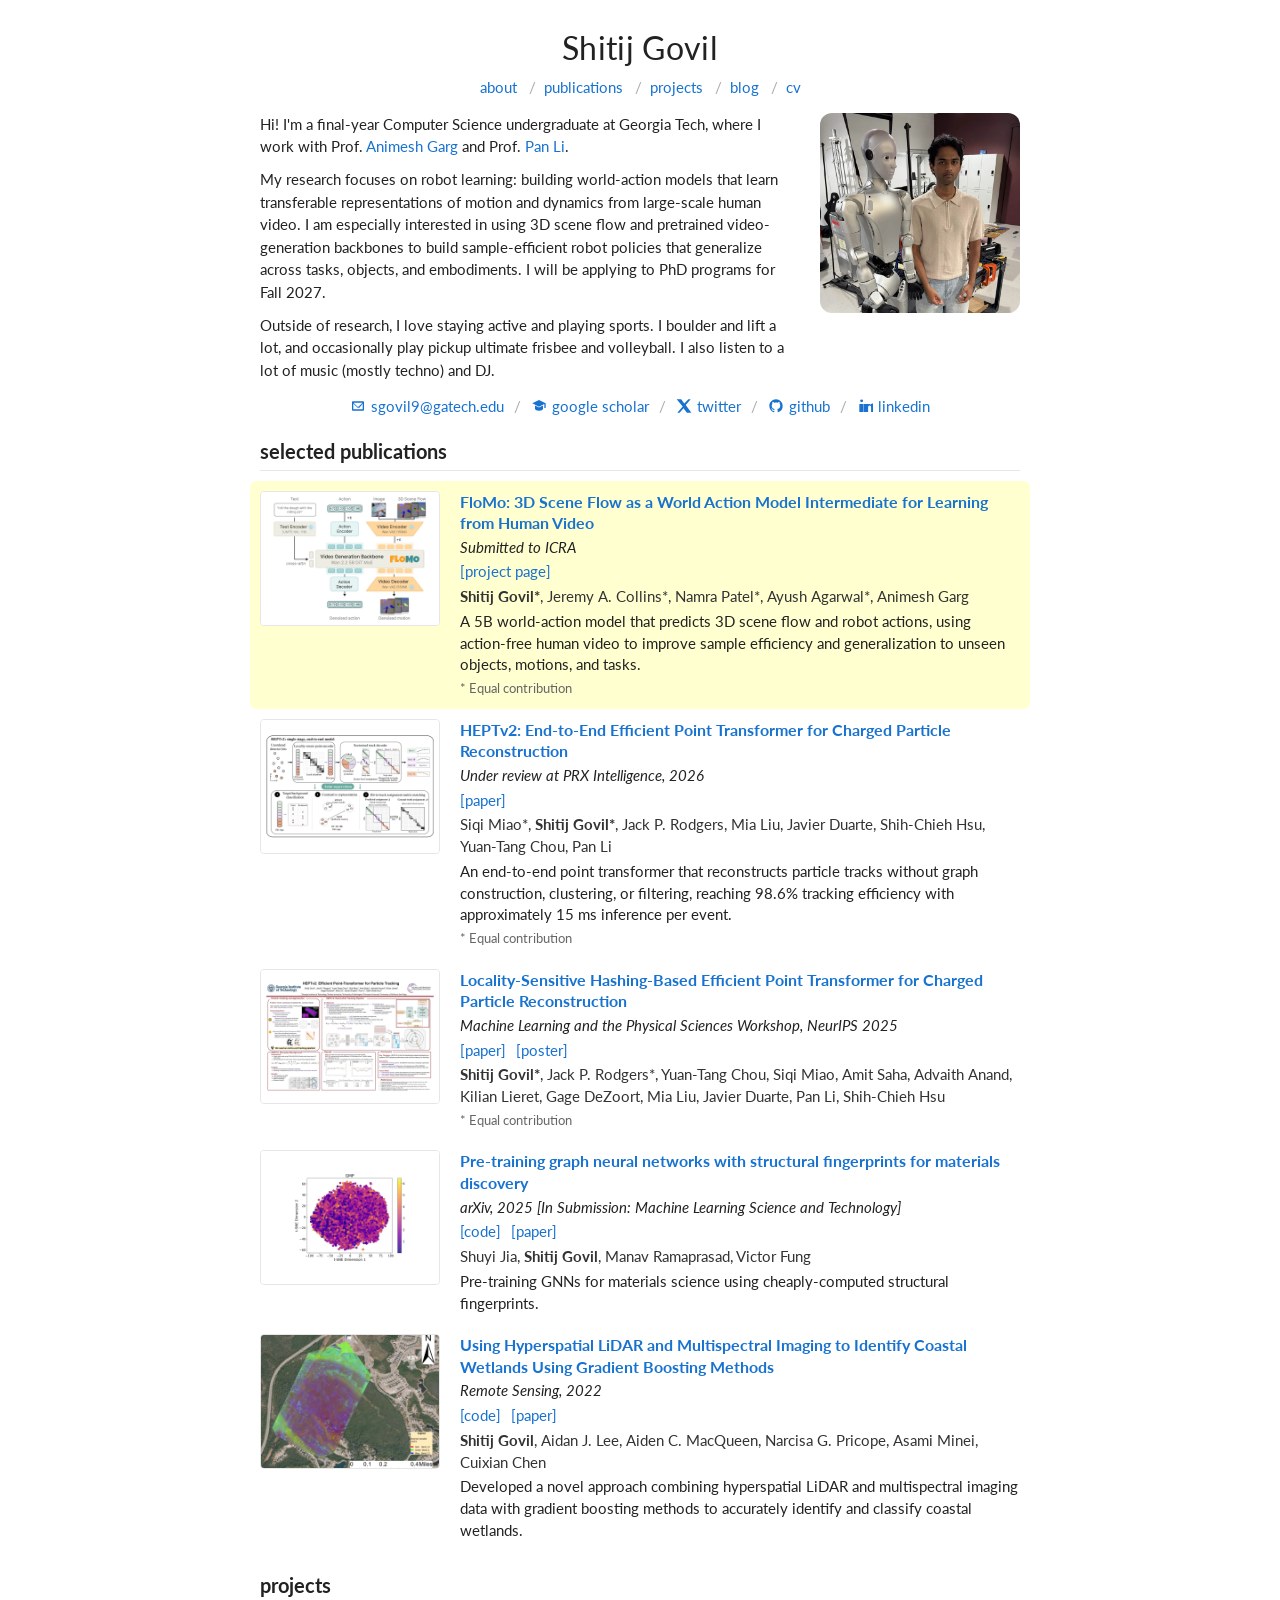
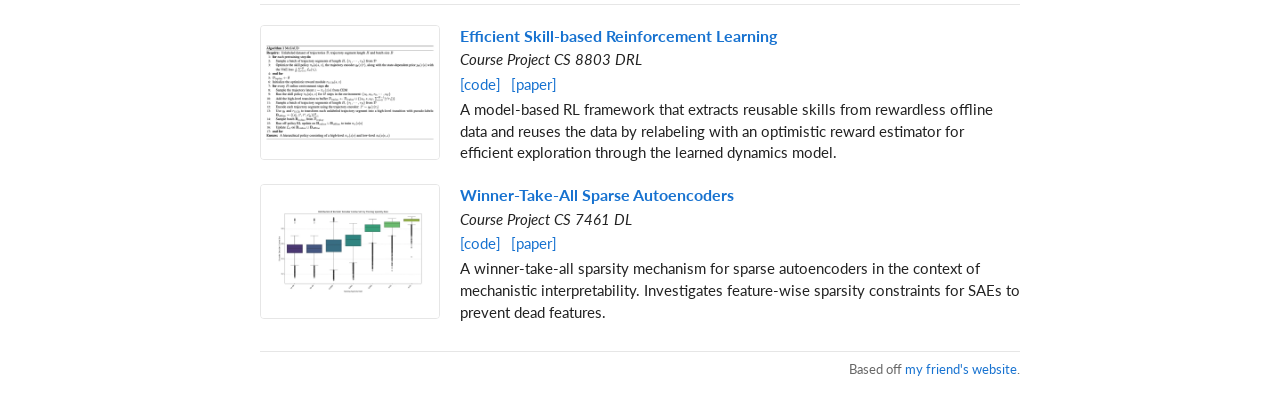
==== index.html @ 7db8c52a "Switch to Barron-style layout; uniform 4:3 thumbnails; crop FloMo figure; drop AI for Math; rename t" ====
<!DOCTYPE html>
<html lang="en">
<head>
  <meta charset="UTF-8">
  <title>Shitij Govil</title>
  <meta name="author" content="Shitij Govil">
  <meta name="description" content="Shitij Govil is a Georgia Tech researcher working on robot learning, world-action models, and efficient machine learning for scientific problems.">
  <meta name="viewport" content="width=device-width, initial-scale=1">
  <link rel="shortcut icon" href="images/favicon/favicon.ico" type="image/x-icon">
  <link rel="stylesheet" href="stylesheet.css">
</head>
<body>
  <div id="overlay">
    <header>
      <h1>Shitij Govil</h1>
      <nav>
        <a href="#about" class="fancy-link">about</a>
        <a href="#publications" class="fancy-link">publications</a>
        <a href="#projects" class="fancy-link">projects</a>
        <a href="blog.html" class="fancy-link">blog</a>
        <a href="Shitij_Govil_CV.pdf" class="fancy-link">cv</a>
      </nav>
    </header>

    <main>
      <section id="about">
        <h2>about</h2>
        <div class="main-container">
        <aside class="left-column">
          <img src="images/profile.webp" alt="Shitij Govil" class="profile-pic">

          <div class="contact-links">
            <div class="contact-item">
              <a href="mailto:sgovil9@gatech.edu" class="contact-button fancy-link">
                <svg width="24" height="24" viewBox="0 0 24 24" fill="none" xmlns="http://www.w3.org/2000/svg" aria-hidden="true">
                  <path fill-rule="evenodd" clip-rule="evenodd" d="M3 6.5C3 5.67157 3.67157 5 4.5 5H19.5C20.3284 5 21 5.67157 21 6.5V17.5C21 18.3284 20.3284 19 19.5 19H4.5C3.67157 19 3 18.3284 3 17.5V6.5ZM5.31641 7L11.2929 12.9765C11.6834 13.367 12.3166 13.367 12.7071 12.9765L18.6836 7H5.31641ZM19 8.12988V17H5V8.12988L10.5858 13.7157C11.7574 14.8873 13.6569 14.8873 14.8284 13.7157L19 8.12988Z" fill="currentColor"/>
                </svg>
                sgovil9@gatech.edu
              </a>
            </div>
            <div class="contact-item">
              <a href="https://scholar.google.com/citations?user=qNIedbEAAAAJ&amp;hl=en" class="contact-button fancy-link" target="_blank" rel="noreferrer">
                <svg width="24" height="24" viewBox="0 0 24 24" fill="none" xmlns="http://www.w3.org/2000/svg" aria-hidden="true">
                  <path d="M12 3 2 8l10 5 8-4v6h2V8L12 3Zm-6 8.2V16c0 1.7 2.7 3 6 3s6-1.3 6-3v-4.8l-6 3-6-3Z" fill="currentColor"/>
                </svg>
                google scholar
              </a>
            </div>
            <div class="contact-item">
              <a href="https://x.com/shitijgovil" class="contact-button fancy-link" target="_blank" rel="noreferrer">
                <svg width="24" height="24" viewBox="0 0 24 24" fill="none" xmlns="http://www.w3.org/2000/svg" aria-hidden="true">
                  <path d="M18.6 2H22l-7.4 8.47L23 22h-6.6l-5.17-6.76L5.32 22H2l8.02-9.17L1 2h6.77l4.67 6.16L18.6 2Z" fill="currentColor"/>
                </svg>
                twitter
              </a>
            </div>
            <div class="contact-item">
              <a href="https://github.com/sgovil5" class="contact-button fancy-link" target="_blank" rel="noreferrer">
                <svg width="24" height="24" viewBox="0 0 24 24" fill="none" xmlns="http://www.w3.org/2000/svg" aria-hidden="true">
                  <path fill-rule="evenodd" clip-rule="evenodd" d="M12 2C6.477 2 2 6.477 2 12c0 4.419 2.865 8.167 6.839 9.489.5.092.682-.217.682-.483 0-.237-.009-.866-.014-1.7-2.782.604-3.369-1.342-3.369-1.342-.455-1.156-1.11-1.465-1.11-1.465-.907-.62.069-.608.069-.608 1.003.07 1.531 1.03 1.531 1.03.892 1.529 2.341 1.088 2.91.832.092-.647.35-1.088.636-1.338-2.22-.253-4.555-1.11-4.555-4.943 0-1.091.39-1.984 1.03-2.683-.103-.253-.447-1.271.098-2.65 0 0 .84-.269 2.75 1.026A9.563 9.563 0 0 1 12 6.844c.85.004 1.705.115 2.504.337 1.909-1.295 2.748-1.026 2.748-1.026.546 1.379.202 2.397.1 2.65.64.699 1.028 1.592 1.028 2.683 0 3.842-2.338 4.687-4.566 4.935.36.31.68.922.68 1.858 0 1.34-.012 2.421-.012 2.751 0 .268.18.58.688.481A10.001 10.001 0 0 0 22 12c0-5.523-4.477-10-10-10Z" fill="currentColor"/>
                </svg>
                github
              </a>
            </div>
            <div class="contact-item">
              <a href="https://www.linkedin.com/in/shitij-govil/" class="contact-button fancy-link" target="_blank" rel="noreferrer">
                <svg width="24" height="24" viewBox="0 0 24 24" fill="none" xmlns="http://www.w3.org/2000/svg" aria-hidden="true">
                  <path d="M6.94 6.5a2.19 2.19 0 1 1 0-4.38 2.19 2.19 0 0 1 0 4.38ZM3.5 21h6.88V8.98H3.5V21ZM13.02 8.98H19.6v1.64h.09c.92-1.64 3.17-3.37 6.52-1.36 1.22.73 1.79 1.89 1.79 4.27V21h-6.88v-6.2c0-1.48-.03-3.38-2.06-3.38-2.06 0-2.38 1.61-2.38 3.27V21h-6.88V8.98Z" fill="currentColor"/>
                </svg>
                linkedin
              </a>
            </div>
          </div>
        </aside>

        <div class="right-column">
            <p>
              Hi! I'm a final-year Computer Science undergraduate at Georgia Tech, where I work with Prof.
              <a href="https://animesh.garg.tech/" target="_blank" rel="noreferrer">Animesh Garg</a>
              and Prof.
              <a href="https://sites.google.com/view/panli-purdue/home" target="_blank" rel="noreferrer">Pan Li</a>.
            </p>
            <p>
              My research focuses on robot learning: building world-action models that learn transferable representations of motion and dynamics from large-scale human video. I am especially interested in using 3D scene flow and pretrained video-generation backbones to build sample-efficient robot policies that generalize across tasks, objects, and embodiments. I will be applying to PhD programs for Fall 2027.
            </p>
            <p>Outside of research, I love staying active and playing sports. I boulder and lift a lot, and occasionally play pickup ultimate frisbee and volleyball. I also listen to a lot of music (mostly techno) and DJ.</p>
        </div>
        </div>
      </section>

      <section id="publications">
        <h2>selected publications</h2>
        <div class="research-item">
          <div class="paper-image-container">
            <img src="images/thumbs/flomo.webp" alt="FloMo architecture for jointly predicting 3D scene flow and robot actions">
          </div>
          <div class="paper-details">
            <p class="paper-title">
              <a href="https://flomo-wam.github.io/" target="_blank" rel="noreferrer">FloMo: 3D Scene Flow as a World Action Model Intermediate for Learning from Human Video</a>
            </p>
            <p class="paper-publication">Submitted to ICRA</p>
            <p class="paper-links">
              <a href="https://flomo-wam.github.io/" target="_blank" rel="noreferrer">[project page]</a>
            </p>
            <p class="paper-authors">
              <b>Shitij Govil*</b>, Jeremy A. Collins*, Namra Patel*, Ayush Agarwal*, Animesh Garg
            </p>
            <p>
              A 5B world-action model that predicts 3D scene flow and robot actions, using action-free human video to improve sample efficiency and generalization to unseen objects, motions, and tasks.
            </p>
            <p class="paper-note">* Equal contribution</p>
          </div>
        </div>

        <div class="research-item">
          <div class="paper-image-container">
            <img src="images/thumbs/heptv2.webp" alt="HEPTv2 single-stage end-to-end model and joint supervision from Figure 1">
          </div>
          <div class="paper-details">
            <p class="paper-title">
              <a href="https://arxiv.org/abs/2606.20437" target="_blank" rel="noreferrer">HEPTv2: End-to-End Efficient Point Transformer for Charged Particle Reconstruction</a>
            </p>
            <p class="paper-publication">Under review at PRX Intelligence, 2026</p>
            <p class="paper-links">
              <a href="https://arxiv.org/abs/2606.20437" target="_blank" rel="noreferrer">[paper]</a>
            </p>
            <p class="paper-authors">
              Siqi Miao*, <b>Shitij Govil*</b>, Jack P. Rodgers, Mia Liu, Javier Duarte, Shih-Chieh Hsu, Yuan-Tang Chou, Pan Li
            </p>
            <p>
              An end-to-end point transformer that reconstructs particle tracks without graph construction, clustering, or filtering, reaching 98.6% tracking efficiency with approximately 15 ms inference per event.
            </p>
            <p class="paper-note">* Equal contribution</p>
          </div>
        </div>


        <div class="research-item">
          <div class="paper-image-container">
            <img src="images/thumbs/lsh-poster.webp" alt="NeurIPS 2025 poster for the locality-sensitive hashing point transformer">
          </div>
          <div class="paper-details">
            <p class="paper-title">
              <a href="https://arxiv.org/abs/2510.07594" target="_blank" rel="noreferrer">Locality-Sensitive Hashing-Based Efficient Point Transformer for Charged Particle Reconstruction</a>
            </p>
            <p class="paper-publication">Machine Learning and the Physical Sciences Workshop, NeurIPS 2025</p>
            <p class="paper-links">
              <a href="https://arxiv.org/abs/2510.07594" target="_blank" rel="noreferrer">[paper]</a>
              <a href="https://neurips.cc/media/PosterPDFs/NeurIPS%202025/123042.png" target="_blank" rel="noreferrer">[poster]</a>
            </p>
            <p class="paper-authors">
              <b>Shitij Govil*</b>, Jack P. Rodgers*, Yuan-Tang Chou, Siqi Miao, Amit Saha, Advaith Anand, Kilian Lieret, Gage DeZoort, Mia Liu, Javier Duarte, Pan Li, Shih-Chieh Hsu
            </p>
            <p class="paper-note">* Equal contribution</p>
          </div>
        </div>

        <div class="research-item">
          <div class="paper-image-container">
            <img src="images/thumbs/matdeeplearn.webp" alt="Pre-training graph neural networks with structural fingerprints for materials discovery thumbnail">
          </div>
          <div class="paper-details">
            <p class="paper-title">
              <a href="https://arxiv.org/pdf/2503.01227" target="_blank" rel="noreferrer">Pre-training graph neural networks with structural fingerprints for materials discovery</a>
            </p>
            <p class="paper-publication">arXiv, 2025 [In Submission: Machine Learning Science and Technology]</p>
            <p class="paper-links">
              <a href="https://github.com/Fung-Lab/MatDeepLearn_dev" target="_blank" rel="noreferrer">[code]</a>
              <a href="https://arxiv.org/pdf/2503.01227" target="_blank" rel="noreferrer">[paper]</a>
            </p>
            <p class="paper-authors">Shuyi Jia, <b>Shitij Govil</b>, Manav Ramaprasad, Victor Fung</p>
            <p>Pre-training GNNs for materials science using cheaply-computed structural fingerprints.</p>
          </div>
        </div>

        <div class="research-item">
          <div class="paper-image-container">
            <img src="images/thumbs/wetland.webp" alt="Using Hyperspatial LiDAR and Multispectral Imaging to Identify Coastal Wetlands thumbnail">
          </div>
          <div class="paper-details">
            <p class="paper-title">
              <a href="https://www.mdpi.com/2072-4292/14/23/6002" target="_blank" rel="noreferrer">Using Hyperspatial LiDAR and Multispectral Imaging to Identify Coastal Wetlands Using Gradient Boosting Methods</a>
            </p>
            <p class="paper-publication">Remote Sensing, 2022</p>
            <p class="paper-links">
              <a href="https://github.com/sgovil5/wetland-prediction" target="_blank" rel="noreferrer">[code]</a>
              <a href="https://www.mdpi.com/2072-4292/14/23/6002" target="_blank" rel="noreferrer">[paper]</a>
            </p>
            <p class="paper-authors"><b>Shitij Govil</b>, Aidan J. Lee, Aiden C. MacQueen, Narcisa G. Pricope, Asami Minei, Cuixian Chen</p>
            <p>
              Developed a novel approach combining hyperspatial LiDAR and multispectral imaging data with gradient boosting methods to accurately identify and classify coastal wetlands.
            </p>
          </div>
        </div>
      </section>

      <section id="projects">
        <h2>projects</h2>

        <div class="research-item">
          <div class="paper-image-container">
            <img src="images/thumbs/mosaud.webp" alt="Efficient Skill-based Reinforcement Learning thumbnail">
          </div>
          <div class="paper-details">
            <p class="paper-title">
              <a href="papers/MoSAUD.pdf" target="_blank" rel="noreferrer">Efficient Skill-based Reinforcement Learning</a>
            </p>
            <p class="paper-publication">Course Project CS 8803 DRL</p>
            <p class="paper-links">
              <a href="https://github.com/aarontrinh02/mosaud" target="_blank" rel="noreferrer">[code]</a>
              <a href="papers/MoSAUD.pdf" target="_blank" rel="noreferrer">[paper]</a>
            </p>
            <p>
              A model-based RL framework that extracts reusable skills from rewardless offline data and reuses the data by relabeling with an optimistic reward estimator for efficient exploration through the learned dynamics model.
            </p>
          </div>
        </div>

        <div class="research-item">
          <div class="paper-image-container">
            <img src="images/thumbs/sae.webp" alt="Encoder-decoder cosine similarity across winner-take-all sparsity rates">
          </div>
          <div class="paper-details">
            <p class="paper-title">
              <a href="papers/WTASAEMI.pdf" target="_blank" rel="noreferrer">Winner-Take-All Sparse Autoencoders</a>
            </p>
            <p class="paper-publication">Course Project CS 7461 DL</p>
            <p class="paper-links">
              <a href="https://github.com/sgovil5/SAE" target="_blank" rel="noreferrer">[code]</a>
              <a href="papers/WTASAEMI.pdf" target="_blank" rel="noreferrer">[paper]</a>
            </p>
            <p>
              A winner-take-all sparsity mechanism for sparse autoencoders in the context of mechanistic interpretability. Investigates feature-wise sparsity constraints for SAEs to prevent dead features.
            </p>
          </div>
        </div>
      </section>

      <footer class="site-footer">
        <span>Based off <a href="https://adityark.xyz/" target="_blank" rel="noreferrer">my friend's website</a>.</span>
      </footer>
    </main>
  </div>

</body>
</html>
---- stylesheet.css ----
@import url('https://fonts.googleapis.com/css2?family=Lato:ital,wght@0,400;0,700;1,400&display=swap');

:root { --text: #222; --muted: #666; --link: #1772d0; --hover: #f09228; --hl: #ffffd0; --rule: #e6e6e6; }

* { box-sizing: border-box; }
html { -webkit-text-size-adjust: 100%; }
body { margin: 0; background: #fff; color: var(--text); font: 15px/1.5 'Lato', Verdana, Helvetica, sans-serif; }
a { color: var(--link); text-decoration: none; }
a:hover, a:focus { color: var(--hover); }
p { margin: 0 0 0.7em; }
b, strong { font-weight: 700; }

#overlay { max-width: 800px; margin: 0 auto; padding: 24px 20px 16px; }

header { text-align: center; margin-bottom: 14px; }
header h1 { font-size: 32px; font-weight: 400; margin: 0 0 4px; letter-spacing: 0.01em; }
nav { font-size: 15px; }
nav a + a::before { content: "/"; color: #aaa; margin: 0 8px; display: inline-block; }

section { margin: 0 0 18px; }
h2 { font-size: 20px; font-weight: 700; margin: 0 0 10px; padding-bottom: 4px; border-bottom: 1px solid var(--rule); }
#about > h2 { display: none; }

/* about: intro left, photo right, contact row below */
.main-container { display: grid; grid-template-columns: 1fr 200px; column-gap: 28px; align-items: start; }
.left-column { display: contents; }
.right-column { grid-column: 1; grid-row: 1; }
.right-column p:last-child { margin-bottom: 0; }
.profile-pic { grid-column: 2; grid-row: 1; width: 200px; aspect-ratio: 1; object-fit: cover; border-radius: 12px; display: block; }
.contact-links { grid-column: 1 / -1; grid-row: 2; display: flex; flex-wrap: wrap; justify-content: center; align-items: center; margin-top: 14px; }
.contact-item + .contact-item::before { content: "/"; color: #aaa; margin: 0 10px; }
.contact-item { display: flex; align-items: center; }
.contact-button { display: inline-flex; align-items: center; gap: 5px; }
.contact-button svg { width: 16px; height: 16px; flex: none; }

/* publication rows */
.research-item { display: flex; gap: 20px; align-items: flex-start; padding: 10px 10px; margin: 0 -10px; border-radius: 6px; }
#publications .research-item:nth-of-type(1) { background: var(--hl); }
.paper-image-container { flex: none; width: 180px; }
.paper-image-container img { display: block; width: 180px; aspect-ratio: 4 / 3; object-fit: contain; background: #fff; border: 1px solid var(--rule); border-radius: 4px; }
.paper-details { flex: 1; min-width: 0; font-size: 14.5px; }
.paper-details p { margin: 0 0 3px; }
.paper-details p:last-child { margin-bottom: 0; }
.paper-title { font-size: 16px; font-weight: 700; line-height: 1.35; }
.paper-publication { font-style: italic; }
.paper-links a + a { margin-left: 6px; }
.paper-authors { color: #333; }
.paper-note { color: var(--muted); font-size: 13px; }

.site-footer { text-align: right; color: var(--muted); font-size: 13px; padding-top: 8px; border-top: 1px solid var(--rule); }

/* blog */
#content { font-size: 15px; }
#content h1, #content h2, #content h3 { line-height: 1.3; margin: 1.1em 0 0.4em; border: 0; text-transform: none; }
#content h1 { font-size: 22px; } #content h2 { font-size: 19px; } #content h3 { font-size: 16px; }
#content img { max-width: 100%; height: auto; }
pre { background: #f6f6f6; border: 1px solid var(--rule); border-radius: 4px; padding: 10px 12px; overflow-x: auto; font-size: 13px; line-height: 1.45; }
code { font-family: ui-monospace, Menlo, Consolas, monospace; font-size: 0.9em; background: #f3f3f3; padding: 1px 4px; border-radius: 3px; }
pre code { background: none; padding: 0; }
.post-card { padding: 10px 0; border-bottom: 1px solid var(--rule); }
.post-card:last-child { border-bottom: 0; }
.post-title { font-size: 16px; font-weight: 700; margin: 0 0 2px; }
.post-date { color: var(--muted); font-size: 13px; margin: 0 0 4px; }
.post-summary { margin: 0; color: var(--text); }

@media (max-width: 600px) {
  #overlay { padding: 18px 14px 12px; }
  header h1 { font-size: 28px; }
  .main-container { grid-template-columns: 1fr; }
  .profile-pic { grid-column: 1; grid-row: 1; width: 150px; justify-self: center; margin-bottom: 12px; }
  .right-column { grid-row: 2; }
  .contact-links { grid-row: 3; }
  .research-item { flex-direction: column; gap: 8px; }
  .paper-image-container, .paper-image-container img { width: 100%; max-width: 360px; }
}
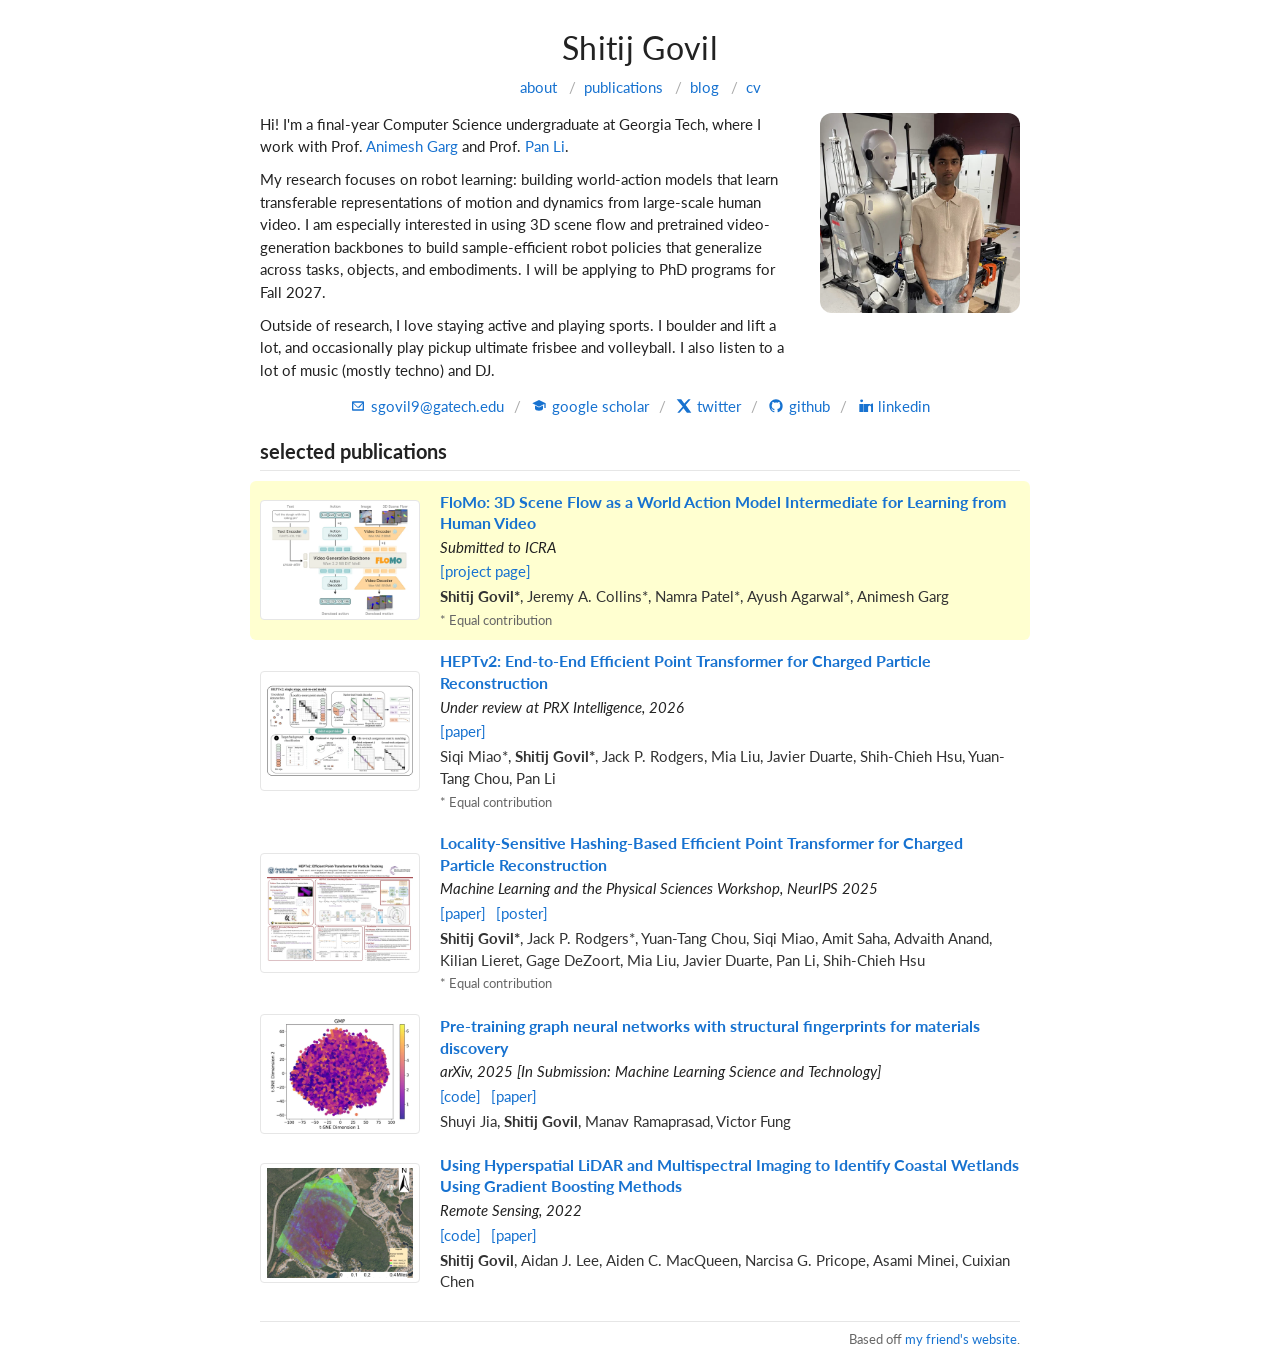
==== commit 792b02a0: "Remove paper blurbs and projects; tighter thumbnails" ====
--- a/index.html
+++ b/index.html
@@ -16,7 +16,6 @@
       <nav>
         <a href="#about" class="fancy-link">about</a>
         <a href="#publications" class="fancy-link">publications</a>
-        <a href="#projects" class="fancy-link">projects</a>
         <a href="blog.html" class="fancy-link">blog</a>
         <a href="Shitij_Govil_CV.pdf" class="fancy-link">cv</a>
       </nav>
@@ -105,9 +104,6 @@
             <p class="paper-authors">
               <b>Shitij Govil*</b>, Jeremy A. Collins*, Namra Patel*, Ayush Agarwal*, Animesh Garg
             </p>
-            <p>
-              A 5B world-action model that predicts 3D scene flow and robot actions, using action-free human video to improve sample efficiency and generalization to unseen objects, motions, and tasks.
-            </p>
             <p class="paper-note">* Equal contribution</p>
           </div>
         </div>
@@ -126,9 +122,6 @@
             </p>
             <p class="paper-authors">
               Siqi Miao*, <b>Shitij Govil*</b>, Jack P. Rodgers, Mia Liu, Javier Duarte, Shih-Chieh Hsu, Yuan-Tang Chou, Pan Li
-            </p>
-            <p>
-              An end-to-end point transformer that reconstructs particle tracks without graph construction, clustering, or filtering, reaching 98.6% tracking efficiency with approximately 15 ms inference per event.
             </p>
             <p class="paper-note">* Equal contribution</p>
           </div>
@@ -169,7 +162,6 @@
               <a href="https://arxiv.org/pdf/2503.01227" target="_blank" rel="noreferrer">[paper]</a>
             </p>
             <p class="paper-authors">Shuyi Jia, <b>Shitij Govil</b>, Manav Ramaprasad, Victor Fung</p>
-            <p>Pre-training GNNs for materials science using cheaply-computed structural fingerprints.</p>
           </div>
         </div>
 
@@ -187,55 +179,9 @@
               <a href="https://www.mdpi.com/2072-4292/14/23/6002" target="_blank" rel="noreferrer">[paper]</a>
             </p>
             <p class="paper-authors"><b>Shitij Govil</b>, Aidan J. Lee, Aiden C. MacQueen, Narcisa G. Pricope, Asami Minei, Cuixian Chen</p>
-            <p>
-              Developed a novel approach combining hyperspatial LiDAR and multispectral imaging data with gradient boosting methods to accurately identify and classify coastal wetlands.
-            </p>
           </div>
         </div>
       </section>
-
-      <section id="projects">
-        <h2>projects</h2>
-
-        <div class="research-item">
-          <div class="paper-image-container">
-            <img src="images/thumbs/mosaud.webp" alt="Efficient Skill-based Reinforcement Learning thumbnail">
-          </div>
-          <div class="paper-details">
-            <p class="paper-title">
-              <a href="papers/MoSAUD.pdf" target="_blank" rel="noreferrer">Efficient Skill-based Reinforcement Learning</a>
-            </p>
-            <p class="paper-publication">Course Project CS 8803 DRL</p>
-            <p class="paper-links">
-              <a href="https://github.com/aarontrinh02/mosaud" target="_blank" rel="noreferrer">[code]</a>
-              <a href="papers/MoSAUD.pdf" target="_blank" rel="noreferrer">[paper]</a>
-            </p>
-            <p>
-              A model-based RL framework that extracts reusable skills from rewardless offline data and reuses the data by relabeling with an optimistic reward estimator for efficient exploration through the learned dynamics model.
-            </p>
-          </div>
-        </div>
-
-        <div class="research-item">
-          <div class="paper-image-container">
-            <img src="images/thumbs/sae.webp" alt="Encoder-decoder cosine similarity across winner-take-all sparsity rates">
-          </div>
-          <div class="paper-details">
-            <p class="paper-title">
-              <a href="papers/WTASAEMI.pdf" target="_blank" rel="noreferrer">Winner-Take-All Sparse Autoencoders</a>
-            </p>
-            <p class="paper-publication">Course Project CS 7461 DL</p>
-            <p class="paper-links">
-              <a href="https://github.com/sgovil5/SAE" target="_blank" rel="noreferrer">[code]</a>
-              <a href="papers/WTASAEMI.pdf" target="_blank" rel="noreferrer">[paper]</a>
-            </p>
-            <p>
-              A winner-take-all sparsity mechanism for sparse autoencoders in the context of mechanistic interpretability. Investigates feature-wise sparsity constraints for SAEs to prevent dead features.
-            </p>
-          </div>
-        </div>
-      </section>
-
       <footer class="site-footer">
         <span>Based off <a href="https://adityark.xyz/" target="_blank" rel="noreferrer">my friend's website</a>.</span>
       </footer>
--- a/stylesheet.css
+++ b/stylesheet.css
@@ -34,10 +34,10 @@
 .contact-button svg { width: 16px; height: 16px; flex: none; }
 
 /* publication rows */
-.research-item { display: flex; gap: 20px; align-items: flex-start; padding: 10px 10px; margin: 0 -10px; border-radius: 6px; }
+.research-item { display: flex; gap: 20px; align-items: center; padding: 10px 10px; margin: 0 -10px; border-radius: 6px; }
 #publications .research-item:nth-of-type(1) { background: var(--hl); }
-.paper-image-container { flex: none; width: 180px; }
-.paper-image-container img { display: block; width: 180px; aspect-ratio: 4 / 3; object-fit: contain; background: #fff; border: 1px solid var(--rule); border-radius: 4px; }
+.paper-image-container { flex: none; width: 160px; }
+.paper-image-container img { display: block; width: 160px; aspect-ratio: 4 / 3; object-fit: contain; padding: 4px; background: #fff; border: 1px solid var(--rule); border-radius: 4px; }
 .paper-details { flex: 1; min-width: 0; font-size: 14.5px; }
 .paper-details p { margin: 0 0 3px; }
 .paper-details p:last-child { margin-bottom: 0; }
@@ -70,6 +70,6 @@
   .profile-pic { grid-column: 1; grid-row: 1; width: 150px; justify-self: center; margin-bottom: 12px; }
   .right-column { grid-row: 2; }
   .contact-links { grid-row: 3; }
-  .research-item { flex-direction: column; gap: 8px; }
+  .research-item { flex-direction: column; align-items: flex-start; gap: 8px; }
   .paper-image-container, .paper-image-container img { width: 100%; max-width: 360px; }
 }
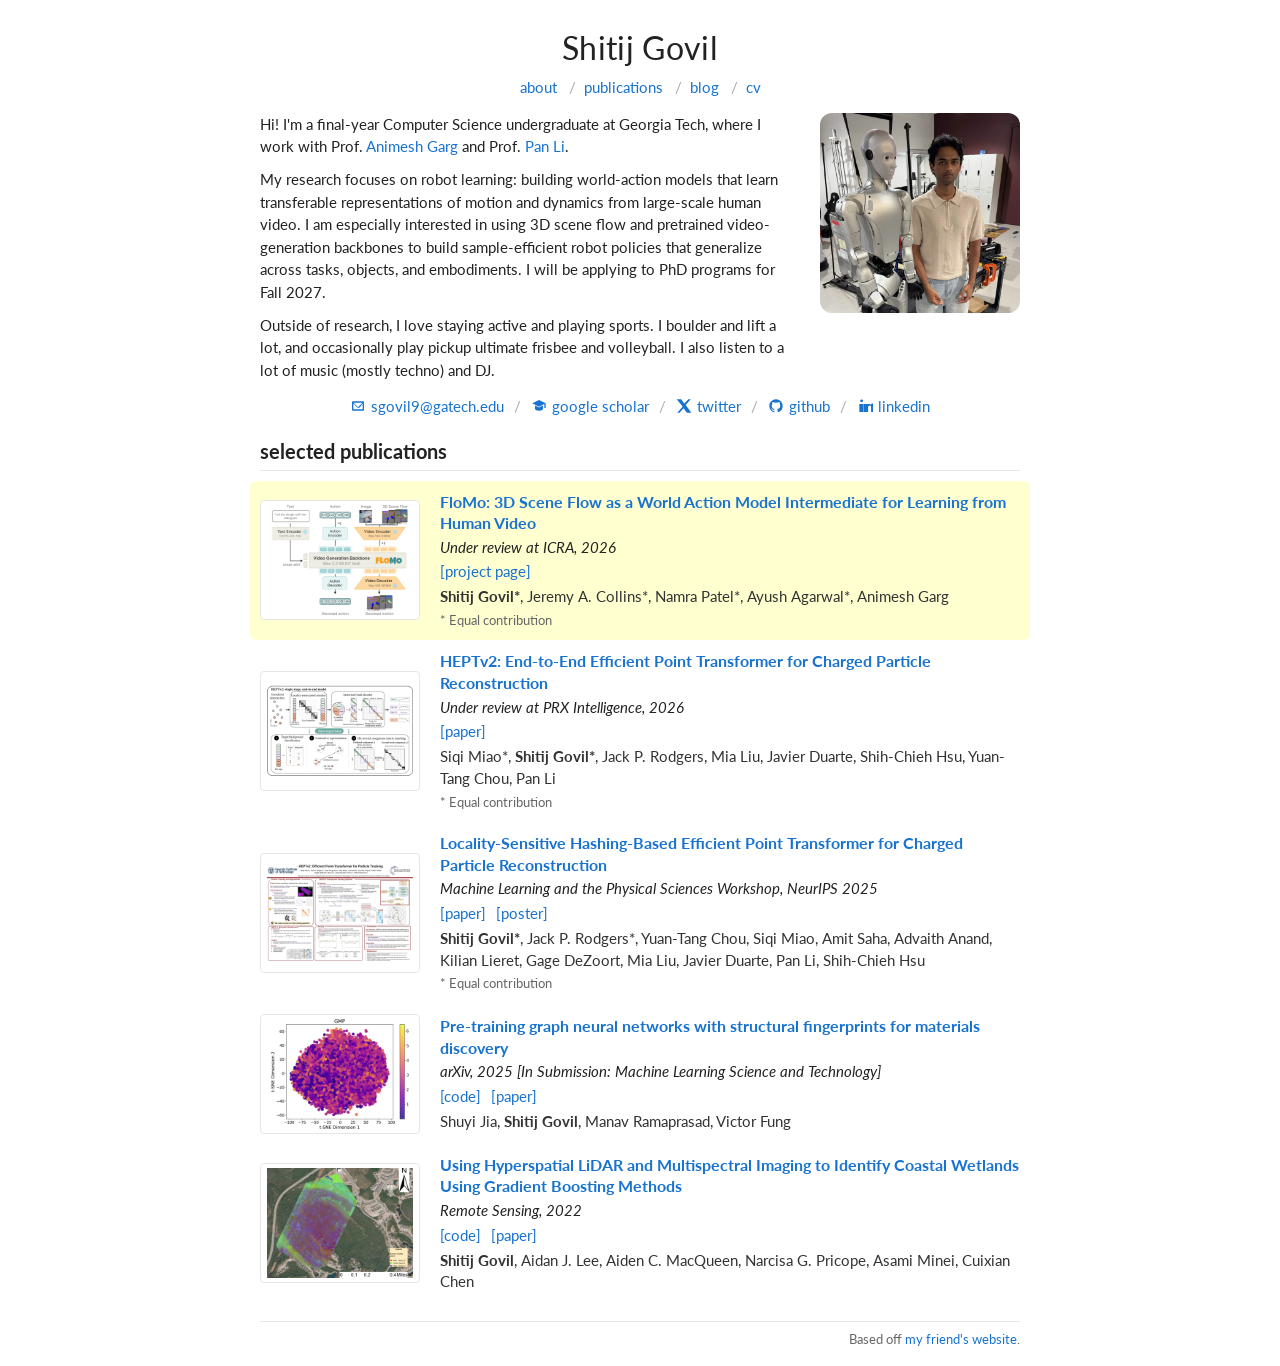
==== commit 677dd1e9: "FloMo venue: under review at ICRA, 2026" ====
--- a/index.html
+++ b/index.html
@@ -97,7 +97,7 @@
             <p class="paper-title">
               <a href="https://flomo-wam.github.io/" target="_blank" rel="noreferrer">FloMo: 3D Scene Flow as a World Action Model Intermediate for Learning from Human Video</a>
             </p>
-            <p class="paper-publication">Submitted to ICRA</p>
+            <p class="paper-publication">Under review at ICRA, 2026</p>
             <p class="paper-links">
               <a href="https://flomo-wam.github.io/" target="_blank" rel="noreferrer">[project page]</a>
             </p>
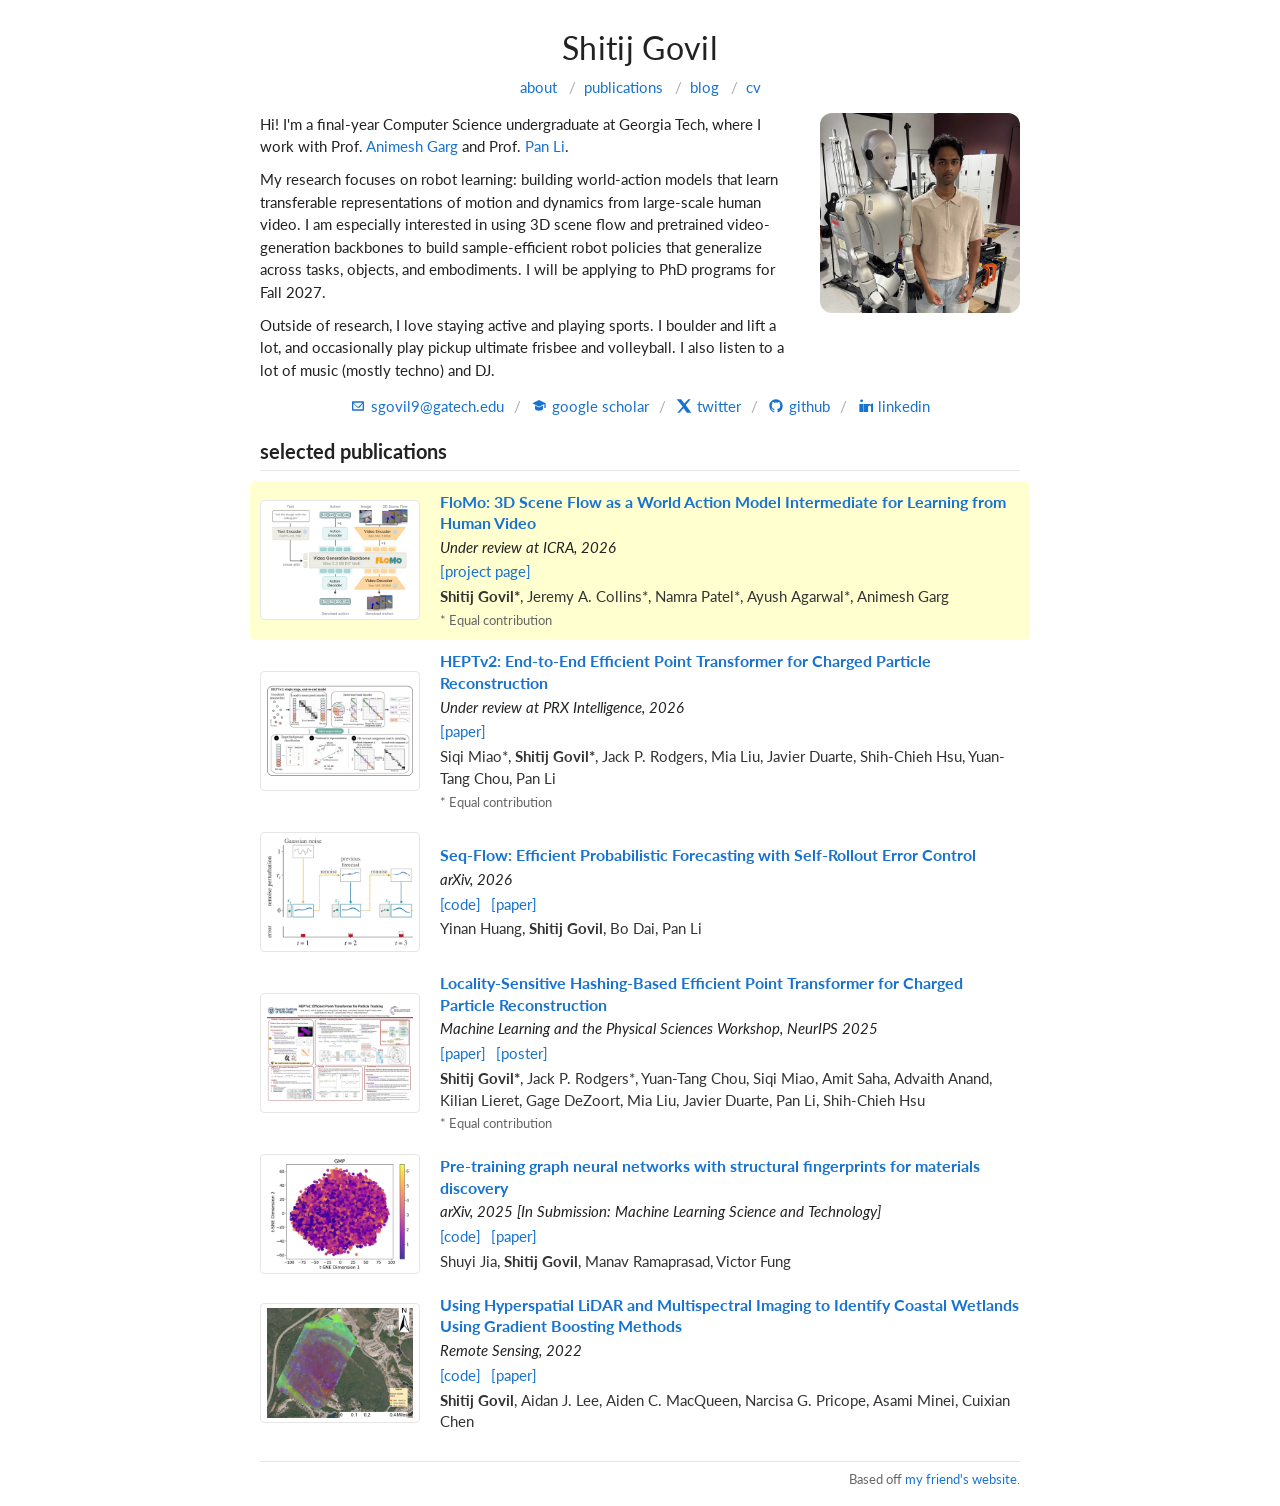
==== commit 2573bc96: "Add Seq-Flow paper" ====
--- a/index.html
+++ b/index.html
@@ -127,6 +127,22 @@
           </div>
         </div>
 
+        <div class="research-item">
+          <div class="paper-image-container">
+            <img src="images/thumbs/seqflow.webp" alt="Seq-Flow renoises the previous forecast and transports it to the updated forecast">
+          </div>
+          <div class="paper-details">
+            <p class="paper-title">
+              <a href="https://arxiv.org/abs/2610.10440" target="_blank" rel="noreferrer">Seq-Flow: Efficient Probabilistic Forecasting with Self-Rollout Error Control</a>
+            </p>
+            <p class="paper-publication">arXiv, 2026</p>
+            <p class="paper-links">
+              <a href="https://github.com/Graph-COM/Seq-Flow" target="_blank" rel="noreferrer">[code]</a>
+              <a href="https://arxiv.org/abs/2610.10440" target="_blank" rel="noreferrer">[paper]</a>
+            </p>
+            <p class="paper-authors">Yinan Huang, <b>Shitij Govil</b>, Bo Dai, Pan Li</p>
+          </div>
+        </div>
 
         <div class="research-item">
           <div class="paper-image-container">
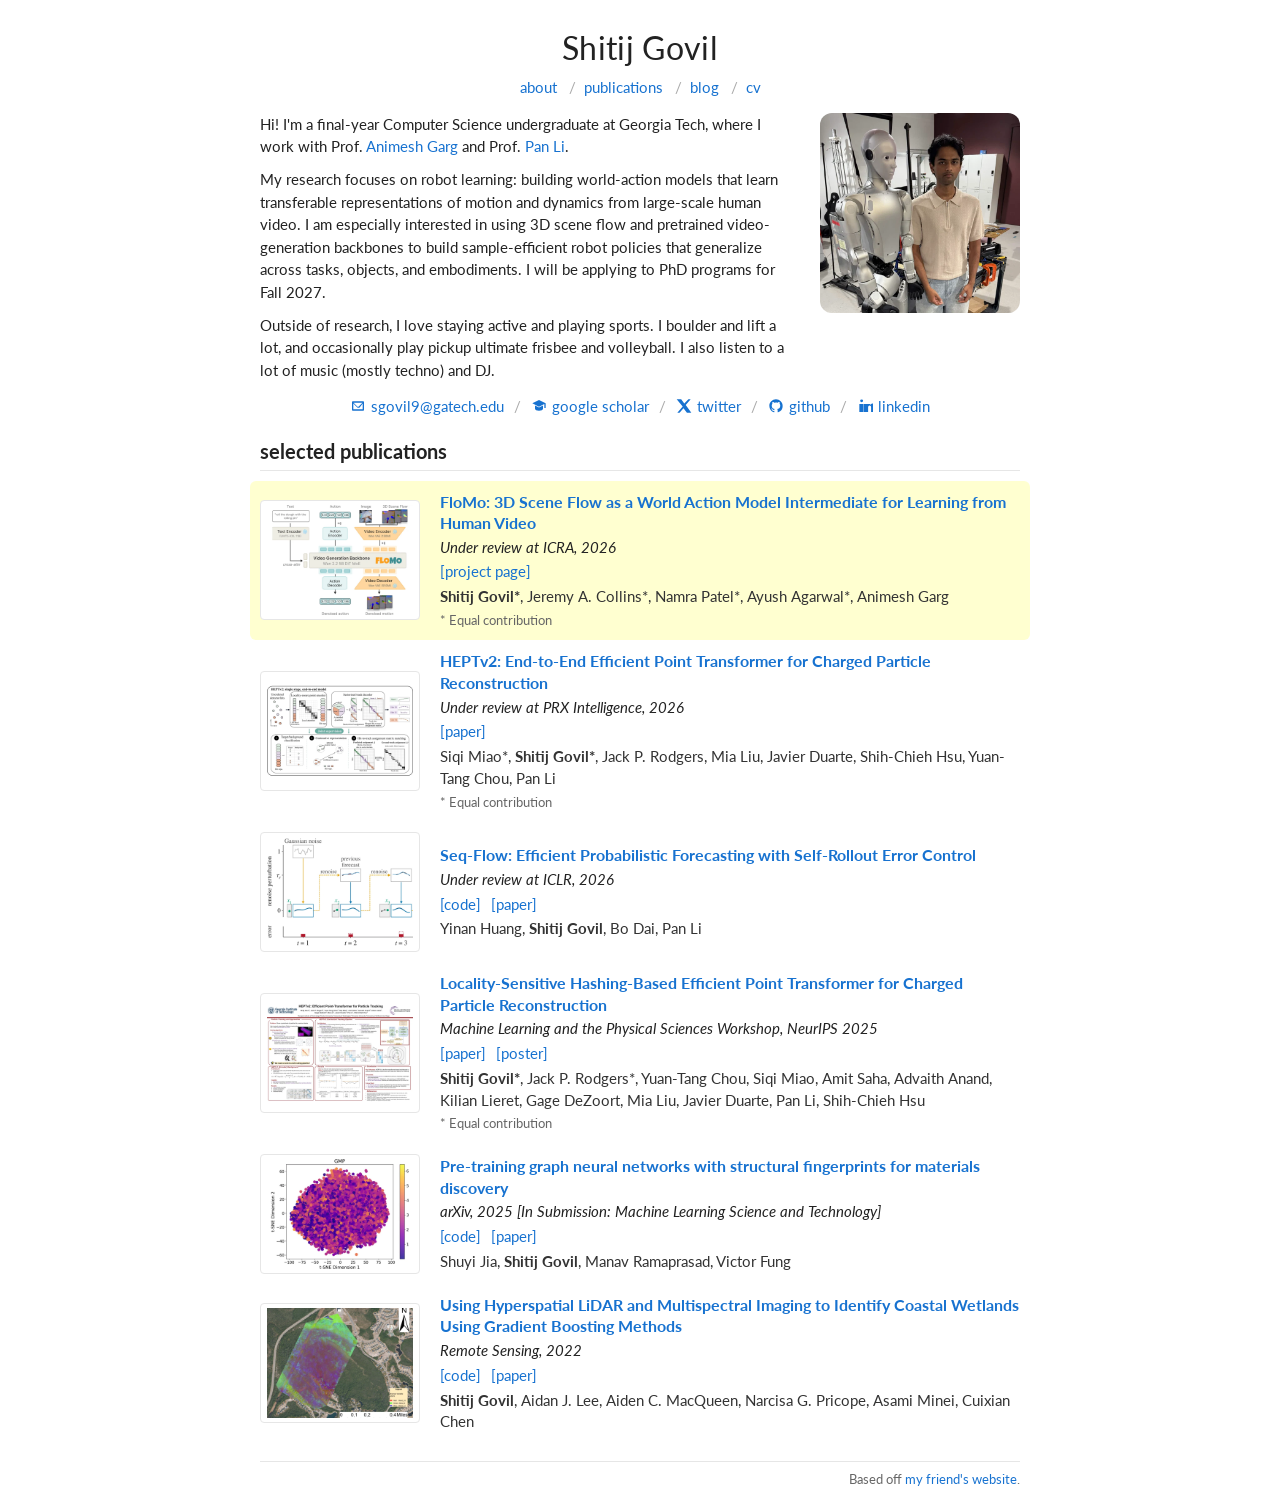
==== commit 9741f084: "Seq-Flow venue: under review at ICLR, 2026" ====
--- a/index.html
+++ b/index.html
@@ -135,7 +135,7 @@
             <p class="paper-title">
               <a href="https://arxiv.org/abs/2610.10440" target="_blank" rel="noreferrer">Seq-Flow: Efficient Probabilistic Forecasting with Self-Rollout Error Control</a>
             </p>
-            <p class="paper-publication">arXiv, 2026</p>
+            <p class="paper-publication">Under review at ICLR, 2026</p>
             <p class="paper-links">
               <a href="https://github.com/Graph-COM/Seq-Flow" target="_blank" rel="noreferrer">[code]</a>
               <a href="https://arxiv.org/abs/2610.10440" target="_blank" rel="noreferrer">[paper]</a>
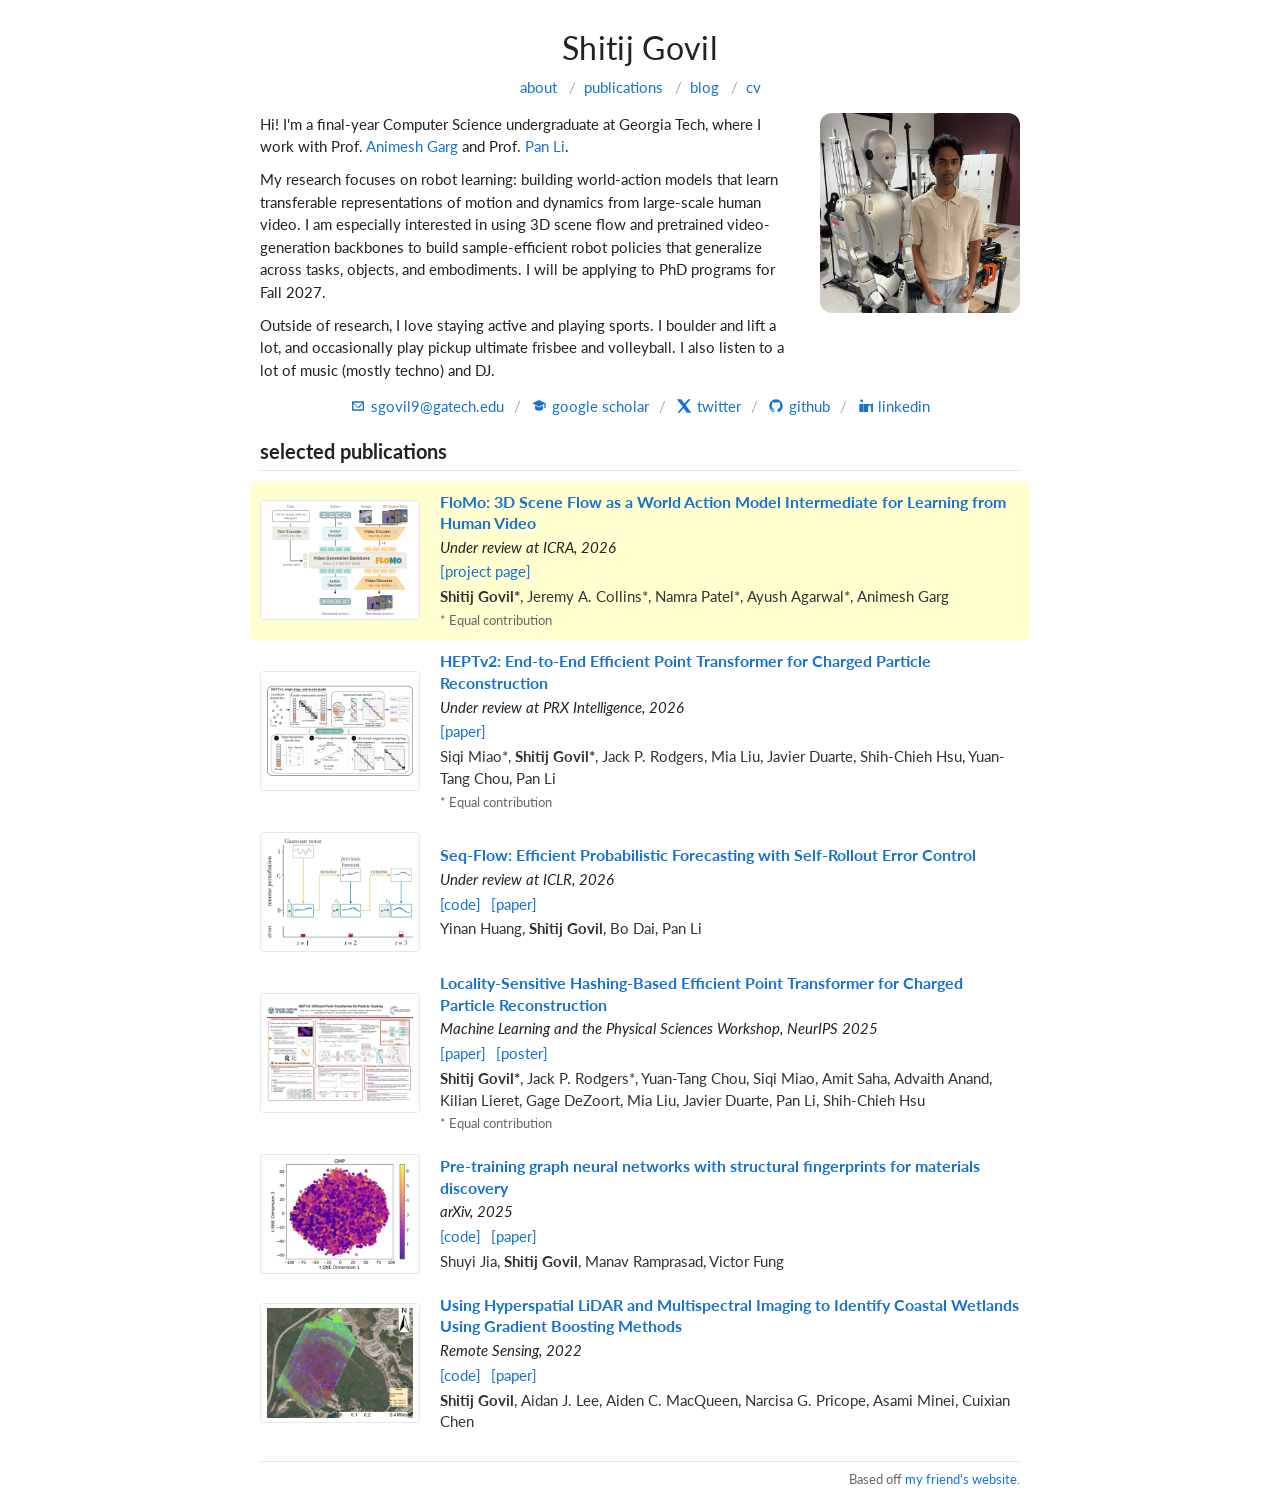
==== commit bac1bbfd: "GNN pretraining paper: arXiv only; fix Ramprasad spelling" ====
--- a/index.html
+++ b/index.html
@@ -172,12 +172,12 @@
             <p class="paper-title">
               <a href="https://arxiv.org/pdf/2503.01227" target="_blank" rel="noreferrer">Pre-training graph neural networks with structural fingerprints for materials discovery</a>
             </p>
-            <p class="paper-publication">arXiv, 2025 [In Submission: Machine Learning Science and Technology]</p>
+            <p class="paper-publication">arXiv, 2025</p>
             <p class="paper-links">
               <a href="https://github.com/Fung-Lab/MatDeepLearn_dev" target="_blank" rel="noreferrer">[code]</a>
               <a href="https://arxiv.org/pdf/2503.01227" target="_blank" rel="noreferrer">[paper]</a>
             </p>
-            <p class="paper-authors">Shuyi Jia, <b>Shitij Govil</b>, Manav Ramaprasad, Victor Fung</p>
+            <p class="paper-authors">Shuyi Jia, <b>Shitij Govil</b>, Manav Ramprasad, Victor Fung</p>
           </div>
         </div>
 
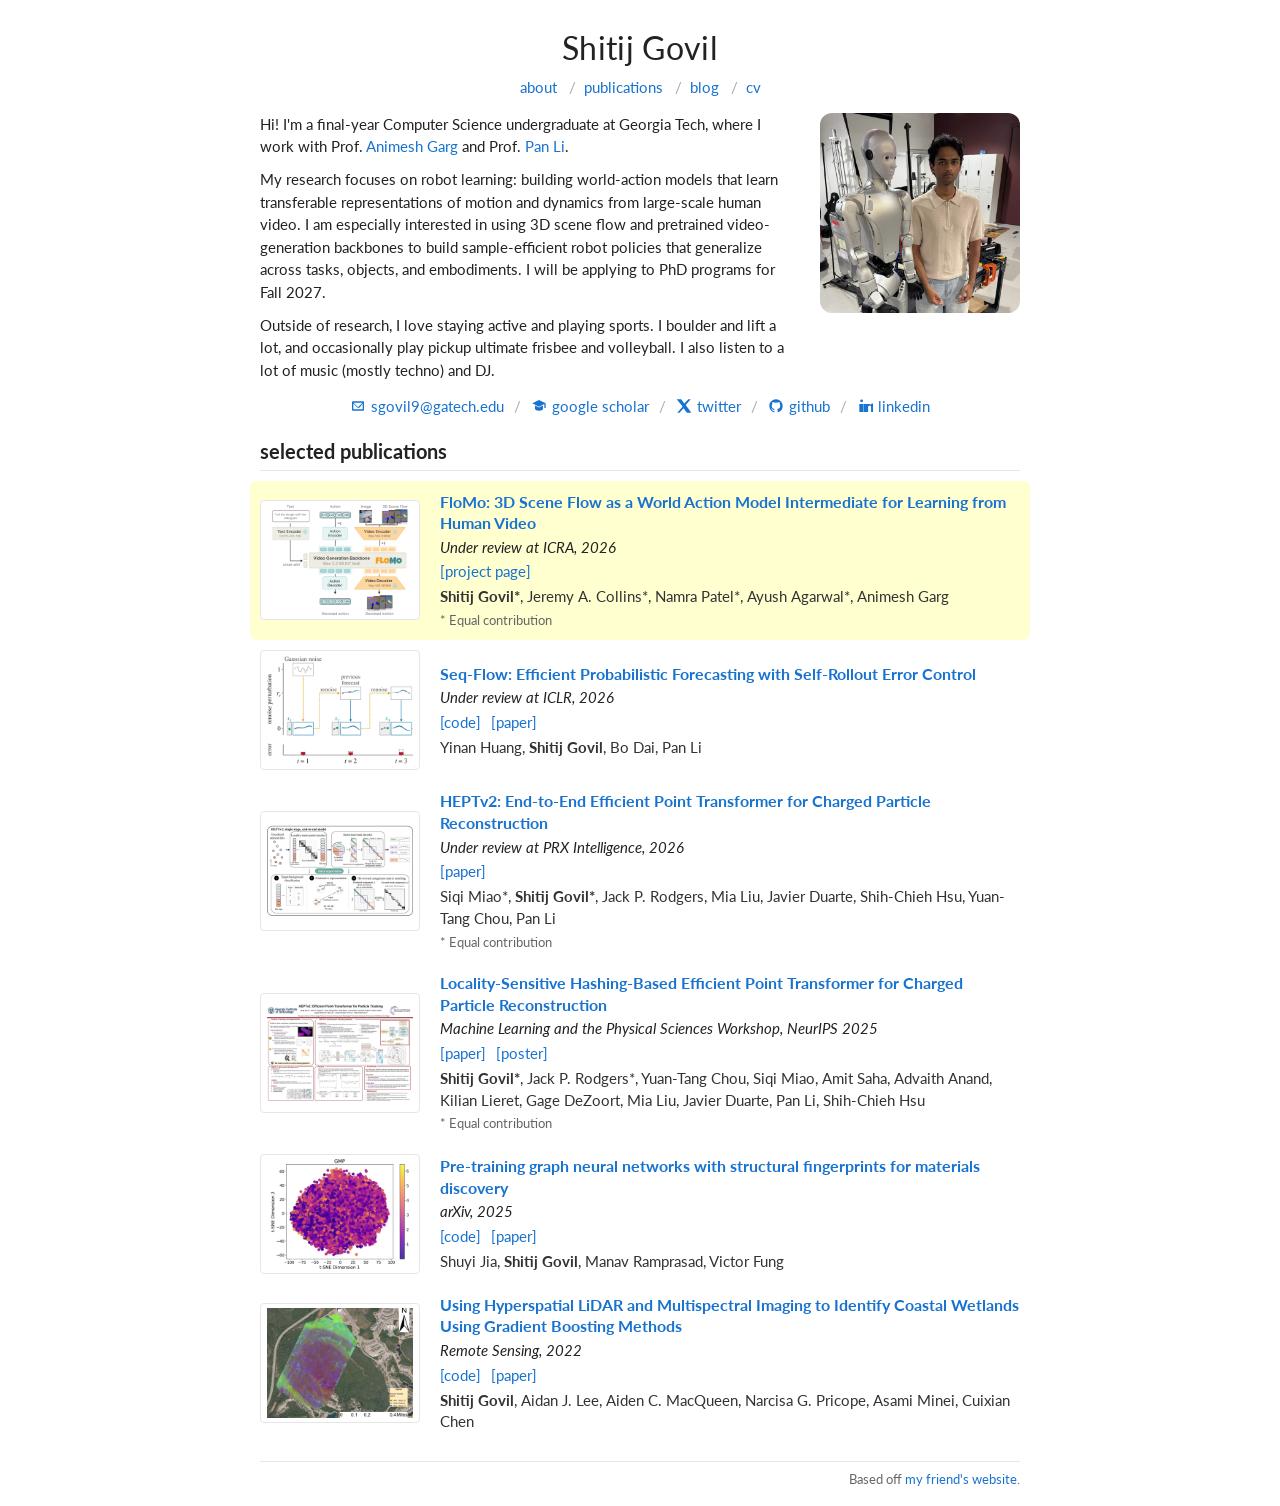
==== commit 1c077e54: "Order: Seq-Flow above HEPTv2" ====
--- a/index.html
+++ b/index.html
@@ -110,6 +110,23 @@
 
         <div class="research-item">
           <div class="paper-image-container">
+            <img src="images/thumbs/seqflow.webp" alt="Seq-Flow renoises the previous forecast and transports it to the updated forecast">
+          </div>
+          <div class="paper-details">
+            <p class="paper-title">
+              <a href="https://arxiv.org/abs/2610.10440" target="_blank" rel="noreferrer">Seq-Flow: Efficient Probabilistic Forecasting with Self-Rollout Error Control</a>
+            </p>
+            <p class="paper-publication">Under review at ICLR, 2026</p>
+            <p class="paper-links">
+              <a href="https://github.com/Graph-COM/Seq-Flow" target="_blank" rel="noreferrer">[code]</a>
+              <a href="https://arxiv.org/abs/2610.10440" target="_blank" rel="noreferrer">[paper]</a>
+            </p>
+            <p class="paper-authors">Yinan Huang, <b>Shitij Govil</b>, Bo Dai, Pan Li</p>
+          </div>
+        </div>
+
+        <div class="research-item">
+          <div class="paper-image-container">
             <img src="images/thumbs/heptv2.webp" alt="HEPTv2 single-stage end-to-end model and joint supervision from Figure 1">
           </div>
           <div class="paper-details">
@@ -124,23 +141,6 @@
               Siqi Miao*, <b>Shitij Govil*</b>, Jack P. Rodgers, Mia Liu, Javier Duarte, Shih-Chieh Hsu, Yuan-Tang Chou, Pan Li
             </p>
             <p class="paper-note">* Equal contribution</p>
-          </div>
-        </div>
-
-        <div class="research-item">
-          <div class="paper-image-container">
-            <img src="images/thumbs/seqflow.webp" alt="Seq-Flow renoises the previous forecast and transports it to the updated forecast">
-          </div>
-          <div class="paper-details">
-            <p class="paper-title">
-              <a href="https://arxiv.org/abs/2610.10440" target="_blank" rel="noreferrer">Seq-Flow: Efficient Probabilistic Forecasting with Self-Rollout Error Control</a>
-            </p>
-            <p class="paper-publication">Under review at ICLR, 2026</p>
-            <p class="paper-links">
-              <a href="https://github.com/Graph-COM/Seq-Flow" target="_blank" rel="noreferrer">[code]</a>
-              <a href="https://arxiv.org/abs/2610.10440" target="_blank" rel="noreferrer">[paper]</a>
-            </p>
-            <p class="paper-authors">Yinan Huang, <b>Shitij Govil</b>, Bo Dai, Pan Li</p>
           </div>
         </div>
 
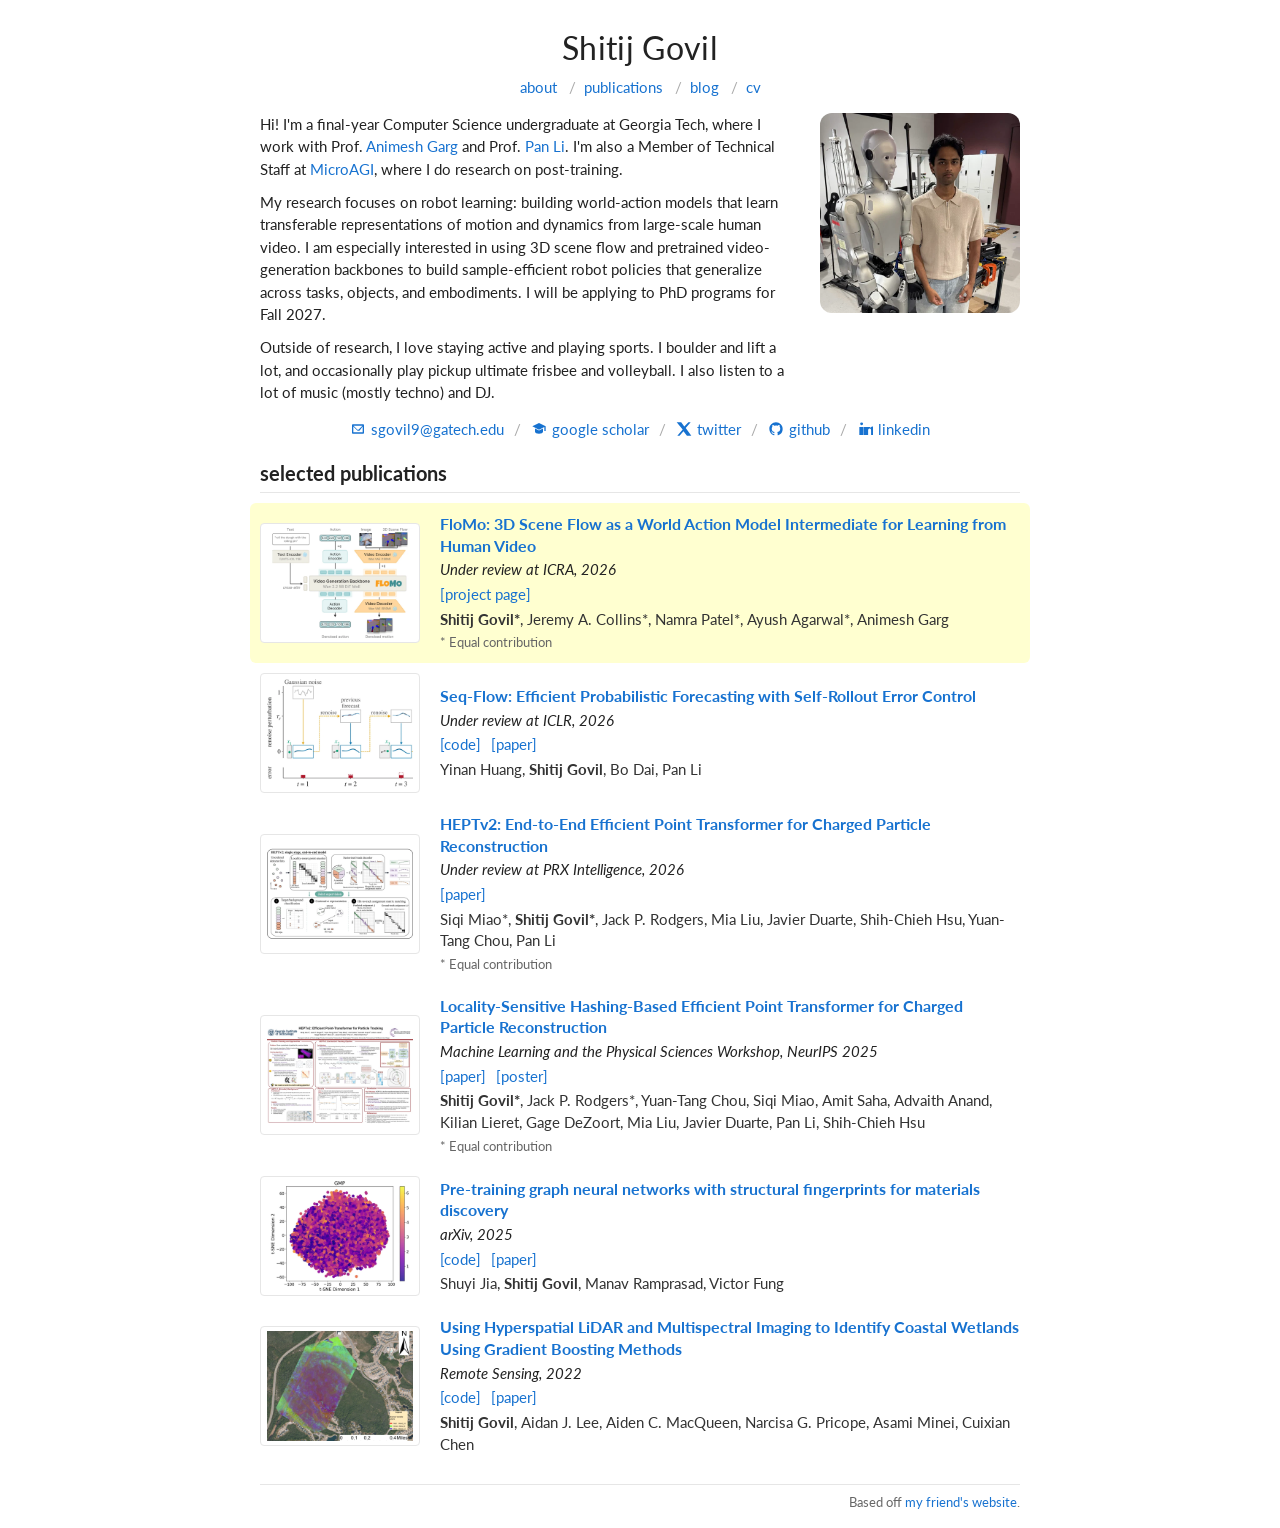
==== commit c7798005: "Bio: Member of Technical Staff at MicroAGI" ====
--- a/index.html
+++ b/index.html
@@ -78,6 +78,9 @@
               <a href="https://animesh.garg.tech/" target="_blank" rel="noreferrer">Animesh Garg</a>
               and Prof.
               <a href="https://sites.google.com/view/panli-purdue/home" target="_blank" rel="noreferrer">Pan Li</a>.
+              I'm also a Member of Technical Staff at
+              <a href="https://www.microagi.ai/" target="_blank" rel="noreferrer">MicroAGI</a>,
+              where I do research on post-training.
             </p>
             <p>
               My research focuses on robot learning: building world-action models that learn transferable representations of motion and dynamics from large-scale human video. I am especially interested in using 3D scene flow and pretrained video-generation backbones to build sample-efficient robot policies that generalize across tasks, objects, and embodiments. I will be applying to PhD programs for Fall 2027.
